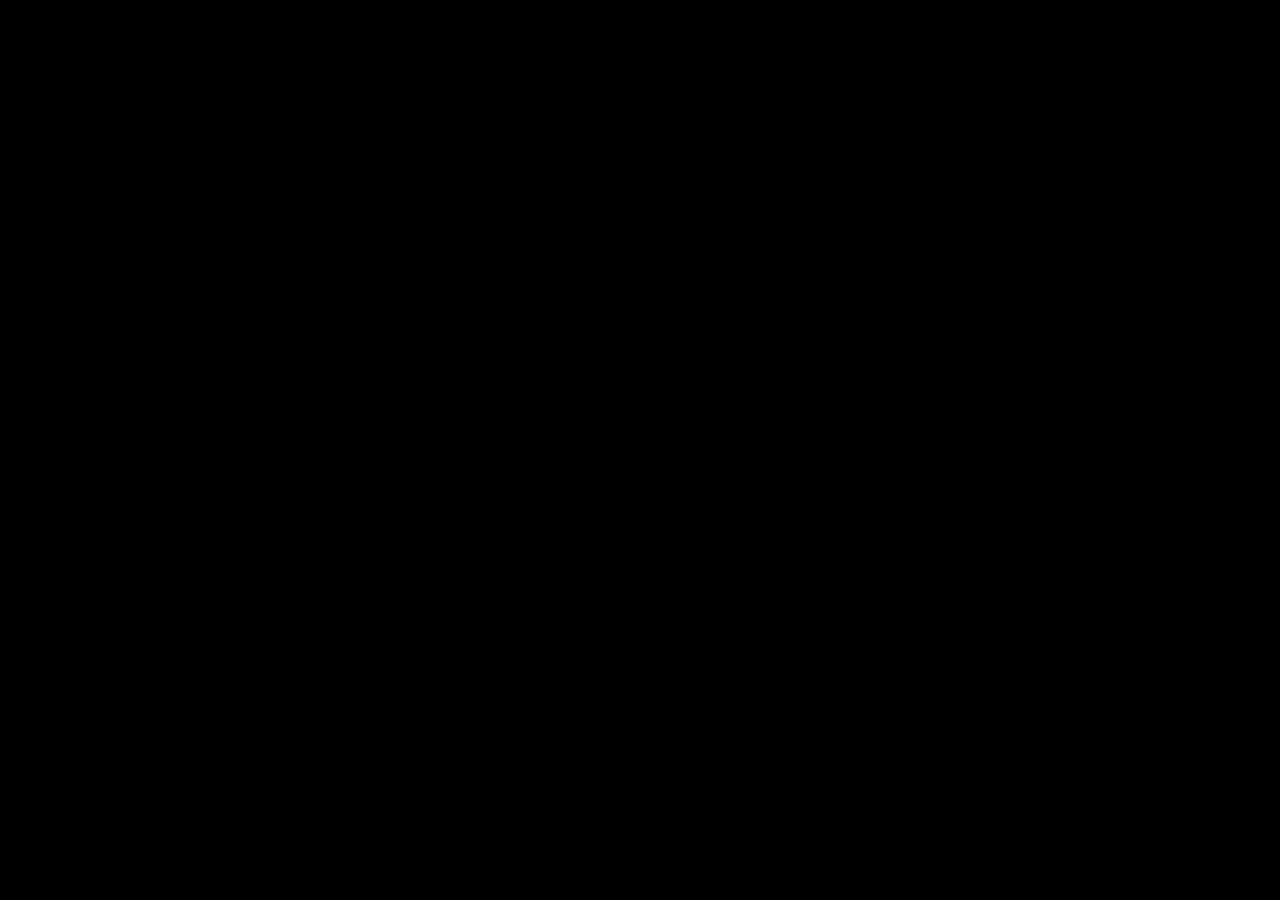
==== Mobile ui/index.html @ 8ab9dd07 "updated mobile file" ====
<!DOCTYPE html>
<html lang="en">
<head>
    <meta charset="UTF-8">
    <meta name="viewport" content="width=device-width, initial-scale=1.0">
    <title>Document</title>
    <link rel="stylesheet" href="style.css">
</head>
<body>
    <header>
        <div class="home-icon">

        </div>
        <div class="heading">
            <p>Listening</p>

        </div>
    </header>

    <main>
        <div class="gif">

        </div>
        <div class="response">

        </div>
        <div class="voice-icon">


        </div>
    </main>
    
</body>
</html>
---- Mobile ui/style.css ----
*{
    background-color: black;
}
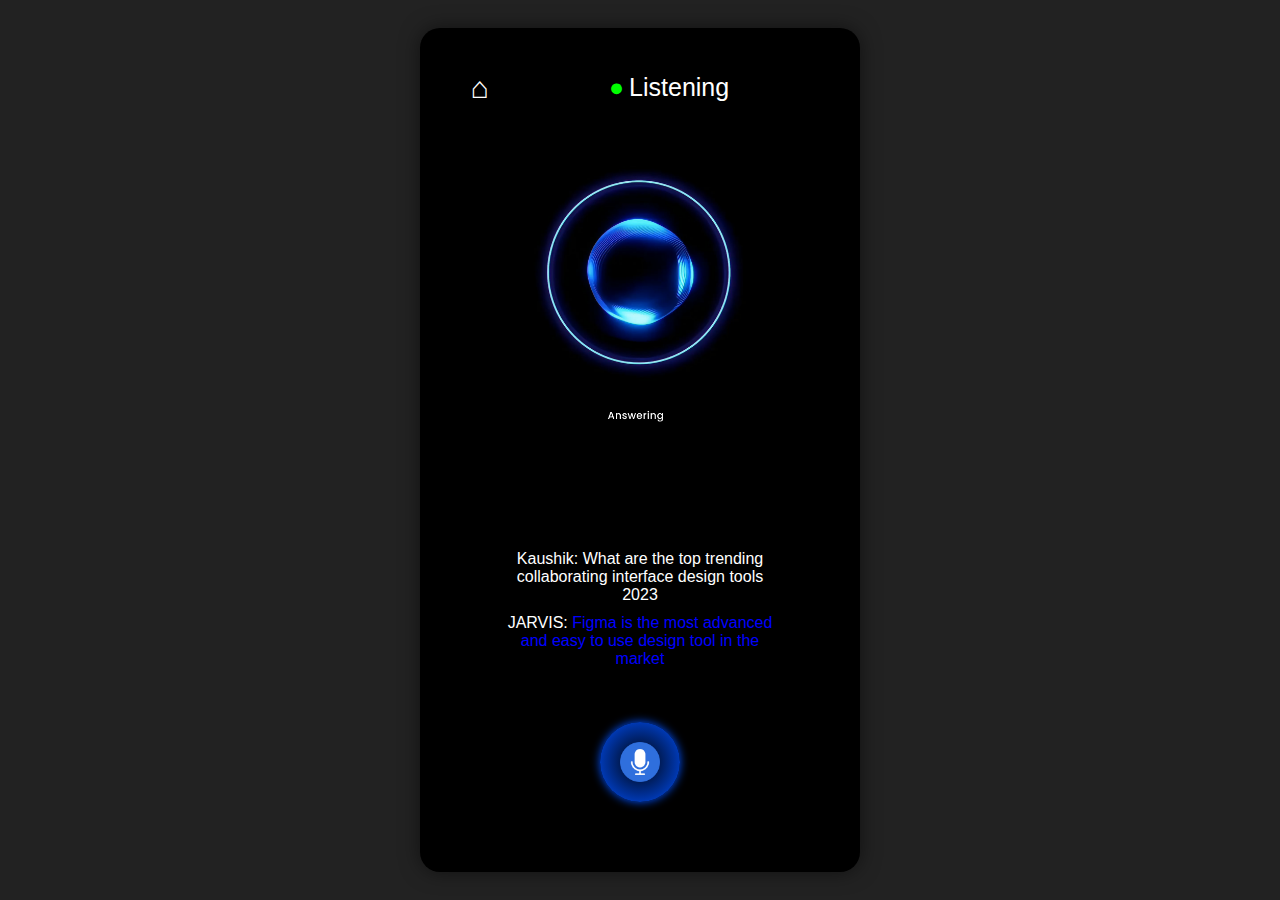
==== commit 85b67159: "update mobile css and index file html" ====
--- a/Mobile ui/index.html
+++ b/Mobile ui/index.html
@@ -3,32 +3,25 @@
 <head>
     <meta charset="UTF-8">
     <meta name="viewport" content="width=device-width, initial-scale=1.0">
-    <title>Document</title>
+    <title>Voice Assistant Interface</title>
     <link rel="stylesheet" href="style.css">
 </head>
 <body>
-    <header>
-        <div class="home-icon">
-
+    <div class="container">
+        <div class="header">
+            <div class="home-icon">&#x2302;</div>
+            <p class="status"><span class="status-dot">&#9679;</span> Listening</p>
         </div>
-        <div class="heading">
-            <p>Listening</p>
-
+        <div class="main-icon">
+            <img src="../assets/gui.png" alt="Main Icon">
         </div>
-    </header>
-
-    <main>
-        <div class="gif">
-
+        <div class="conversation">
+            <p>Kaushik: What are the top trending collaborating interface design tools 2023</p>
+            <p class="response">JARVIS: <span>Figma is the most advanced and easy to use design tool in the market</span></p>
         </div>
-        <div class="response">
-
+        <div class="microphone-icon">
+            <img src="../assets/mic.png" alt="Microphone Icon">
         </div>
-        <div class="voice-icon">
-
-
-        </div>
-    </main>
-    
+    </div>
 </body>
 </html>--- a/Mobile ui/style.css
+++ b/Mobile ui/style.css
@@ -1,3 +1,103 @@
-*{
-    background-color: black;
+body {
+    margin: 0;
+    display: flex;
+    justify-content: center;
+    align-items: center;
+    height: 100vh;
+    background-color: #222;
+    color: #fff;
+    font-family: Arial, sans-serif;
+}
+
+.container {
+    width: 100%;
+    max-width: 400px;
+    border-radius: 20px;
+    background-color: #000;
+    padding: 20px;
+    box-shadow: 0 0 20px rgba(0, 0, 0, 0.5);
+    text-align: center;
+    position: relative;
+    display: flex;
+    flex-direction: column;
+    align-items: center;
+}
+
+.header {
+    display: flex;
+    justify-content: flex-start;
+    align-items: center;
+    gap : 120px;
+    
+}
+
+.home-icon {
+    font-size: 30px;
+    margin-left: 20px;
+    
+}
+
+.status {
+    font-size: 25px;
+    display: flex;
+    align-items: center;
+    margin-right: 100px;
+    
+}
+
+.status-dot {
+    color: #0f0;
+    margin-right: 5px;
+}
+
+.main-icon img {
+    width: 80%;
+    margin: 20px 0;
+    border-radius: 50%;
+}
+
+.conversation {
+   
+    margin-top: 50px;
+    display: flex;
+    flex-direction: column;
+    align-items: center;
+    justify-content: center;
+    
+    
+    height: 25vh;
+    width: 70%;
+
+}
+
+.conversation p {
+    margin: 5px 0;
+}
+
+.response span {
+    color: #00f;
+}
+
+.microphone-icon {
+    
+   
+    bottom: 20px;
+    left: 50%;
+    transform: translateX(-50%);
+    width: 80px;
+    height: 80px;
+    border-radius: 50%;
+    background: radial-gradient(circle, #000, #0051ff);
+    display: flex;
+    align-items: center;
+    justify-content: center;
+    box-shadow: 0 0 10px #0051ff;
+    margin-left: 80px;
+    margin-bottom: 50px;
+    
+}
+
+.microphone-icon img {
+    width: 50%;
+    
 }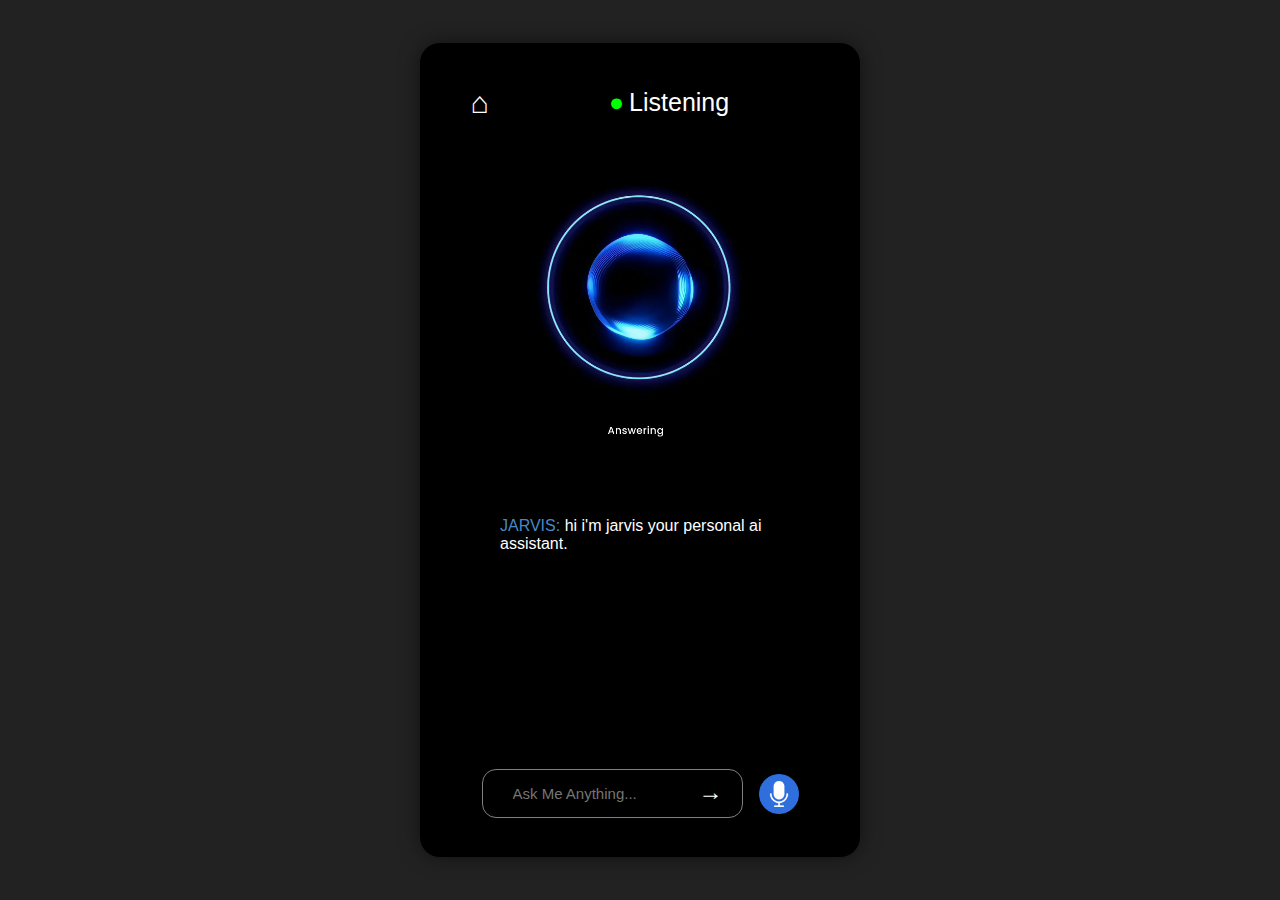
==== commit a2ec8c76: "mobile done" ====
--- a/Mobile ui/index.html
+++ b/Mobile ui/index.html
@@ -15,13 +15,19 @@
         <div class="main-icon">
             <img src="../assets/gui.png" alt="Main Icon">
         </div>
-        <div class="conversation">
-            <p>Kaushik: What are the top trending collaborating interface design tools 2023</p>
-            <p class="response">JARVIS: <span>Figma is the most advanced and easy to use design tool in the market</span></p>
+        <div class="conversation chats">
+            <p><span id="jarvis">JARVIS: </span> hi i'm jarvis your personal ai assistant.</p>
+
         </div>
         <div class="microphone-icon">
-            <img src="../assets/mic.png" alt="Microphone Icon">
+            <div class="ask">
+                <input id="askAi" placeholder="Ask Me Anything..." type="text" value="">
+                <button >→</button>
+                <img src="../assets/mic.png" alt="Microphone Icon">
+            </div>
         </div>
     </div>
+    
 </body>
+<script src="./script.js"></script>
 </html>--- a/Mobile ui/style.css
+++ b/Mobile ui/style.css
@@ -59,7 +59,8 @@
 .conversation {
    
     margin-top: 50px;
-    display: flex;
+    /* display: flex; */
+    text-align: left;
     flex-direction: column;
     align-items: center;
     justify-content: center;
@@ -81,23 +82,82 @@
 .microphone-icon {
     
    
-    bottom: 20px;
+    bottom: 0px;
     left: 50%;
     transform: translateX(-50%);
     width: 80px;
     height: 80px;
     border-radius: 50%;
-    background: radial-gradient(circle, #000, #0051ff);
+    /* background: radial-gradient(circle, #000, #0051ff); */
     display: flex;
     align-items: center;
     justify-content: center;
-    box-shadow: 0 0 10px #0051ff;
+    /* box-shadow: 0 0 10px #0051ff; */
     margin-left: 80px;
-    margin-bottom: 50px;
+    margin-bottom: 20px;
     
 }
 
-.microphone-icon img {
+.chats{
+    overflow: auto;
+    /* background-color: red; */
+
+}
+.chats::-webkit-scrollbar{
+    display: none;
+}
+
+.chats p{
+    margin-bottom: 2px;
+}
+
+#user{
+    color:rgb(76, 156, 76);
+}
+#jarvis{
+    color: rgb(70, 138, 197);
+}
+
+/* .microphone-icon img {
     width: 50%;
     
+} */
+
+button{
+    border: none;
+    font-size: 24px;
+    background-color: transparent;
+    color: white;
+    margin-left: -50px;
+    margin-top: 8px;
+    cursor: pointer;
+}
+
+.ask{
+    
+    display: flex;
+    justify-content:center;
+    align-items: start;
+    height: 20%;
+
+}
+
+
+#askAi{
+    
+    padding: 15px 30px;
+    background-color: transparent;
+    border: 1px solid gray;
+    border-radius: 14px;
+    font-size: 15px;
+    outline: none;
+    /* width: 100%; */
+    color: rgba(255, 255, 255, 0.74);
+}
+
+
+.ask img{
+    width: 40px;
+    margin-left: 30px;
+    margin-top: 5px;
 }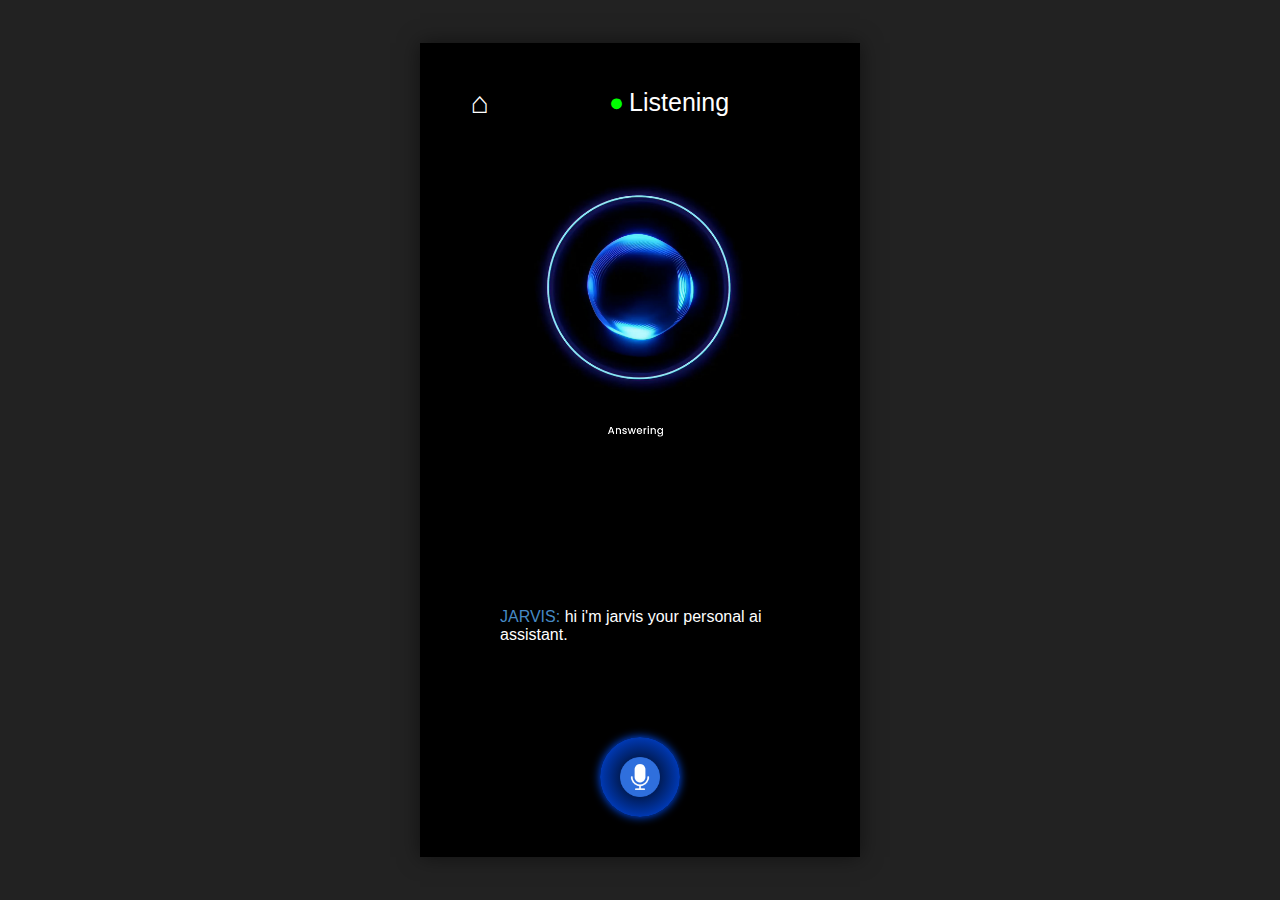
==== commit d4cad9cd: "updated" ====
--- a/Mobile ui/index.html
+++ b/Mobile ui/index.html
@@ -21,8 +21,8 @@
         </div>
         <div class="microphone-icon">
             <div class="ask">
-                <input id="askAi" placeholder="Ask Me Anything..." type="text" value="">
-                <button >→</button>
+                <!-- <input id="askAi" placeholder="Ask Me Anything..." type="text" value="">
+                <button >→</button> -->
                 <img src="../assets/mic.png" alt="Microphone Icon">
             </div>
         </div>
--- a/Mobile ui/style.css
+++ b/Mobile ui/style.css
@@ -12,7 +12,7 @@
 .container {
     width: 100%;
     max-width: 400px;
-    border-radius: 20px;
+   
     background-color: #000;
     padding: 20px;
     box-shadow: 0 0 20px rgba(0, 0, 0, 0.5);
@@ -59,7 +59,7 @@
 .conversation {
    
     margin-top: 50px;
-    /* display: flex; */
+    display: flex;
     text-align: left;
     flex-direction: column;
     align-items: center;
@@ -88,11 +88,11 @@
     width: 80px;
     height: 80px;
     border-radius: 50%;
-    /* background: radial-gradient(circle, #000, #0051ff); */
+    background: radial-gradient(circle, #000, #0051ff);
     display: flex;
     align-items: center;
     justify-content: center;
-    /* box-shadow: 0 0 10px #0051ff; */
+    box-shadow: 0 0 10px #0051ff;
     margin-left: 80px;
     margin-bottom: 20px;
     
@@ -118,10 +118,10 @@
     color: rgb(70, 138, 197);
 }
 
-/* .microphone-icon img {
+.microphone-icon img {
     width: 50%;
     
-} */
+}
 
 button{
     border: none;
@@ -138,26 +138,21 @@
     display: flex;
     justify-content:center;
     align-items: start;
-    height: 20%;
+    height: 50%;
 
 }
 
 
 #askAi{
     
-    padding: 15px 30px;
+  
     background-color: transparent;
     border: 1px solid gray;
     border-radius: 14px;
     font-size: 15px;
     outline: none;
-    /* width: 100%; */
+    width: 100%;
     color: rgba(255, 255, 255, 0.74);
 }
 
 
-.ask img{
-    width: 40px;
-    margin-left: 30px;
-    margin-top: 5px;
-}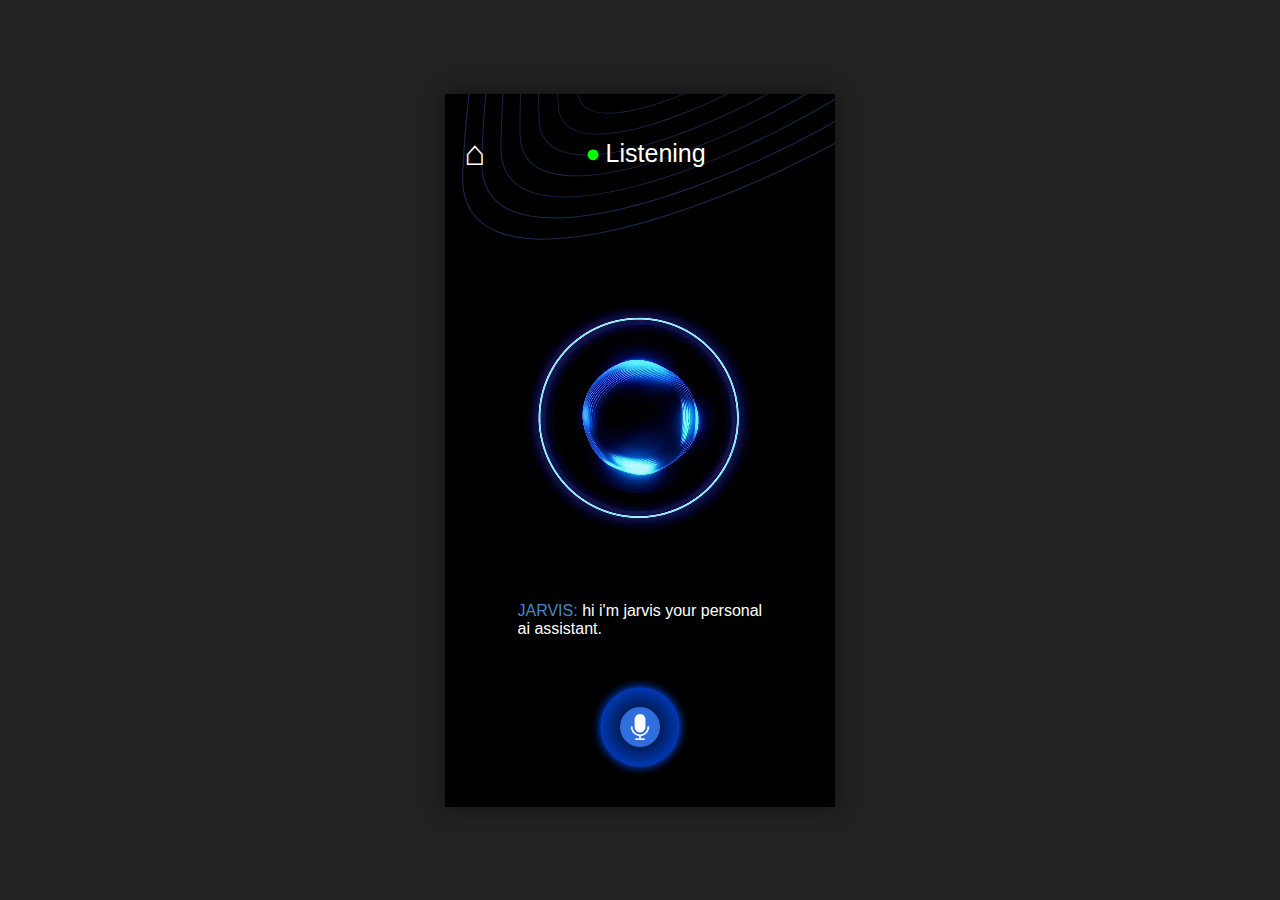
==== commit 98469f3e: "updated vedio in mobile index file" ====
--- a/Mobile ui/index.html
+++ b/Mobile ui/index.html
@@ -13,7 +13,9 @@
             <p class="status"><span class="status-dot">&#9679;</span> Listening</p>
         </div>
         <div class="main-icon">
-            <img src="../assets/gui.png" alt="Main Icon">
+            <video src="../assets/mp4-vmake.mp4"></video>
+            
+            
         </div>
         <div class="conversation chats">
             <p><span id="jarvis">JARVIS: </span> hi i'm jarvis your personal ai assistant.</p>
--- a/Mobile ui/style.css
+++ b/Mobile ui/style.css
@@ -11,7 +11,7 @@
 
 .container {
     width: 100%;
-    max-width: 400px;
+    max-width: 350px;
    
     background-color: #000;
     padding: 20px;
@@ -21,18 +21,20 @@
     display: flex;
     flex-direction: column;
     align-items: center;
+    background-image: url('../assets/mobile1stupper.svg');
+    background-repeat: no-repeat;
 }
 
 .header {
     display: flex;
     justify-content: flex-start;
     align-items: center;
-    gap : 120px;
+    gap : 100px;
     
 }
 
 .home-icon {
-    font-size: 30px;
+    font-size: 35px;
     margin-left: 20px;
     
 }
@@ -41,7 +43,7 @@
     font-size: 25px;
     display: flex;
     align-items: center;
-    margin-right: 100px;
+    margin-right: 130px;
     
 }
 
@@ -50,23 +52,28 @@
     margin-right: 5px;
 }
 
-.main-icon img {
-    width: 80%;
-    margin: 20px 0;
-    border-radius: 50%;
+.main-icon video {
+   
+    width: 100%; 
+    height: auto;
+    
+    
+   
+}
+
+.main-icon{
+    margin-top: 50px;
+    
 }
 
 .conversation {
-   
-    margin-top: 50px;
     display: flex;
     text-align: left;
     flex-direction: column;
     align-items: center;
-    justify-content: center;
     
     
-    height: 25vh;
+    height: 10vh;
     width: 70%;
 
 }
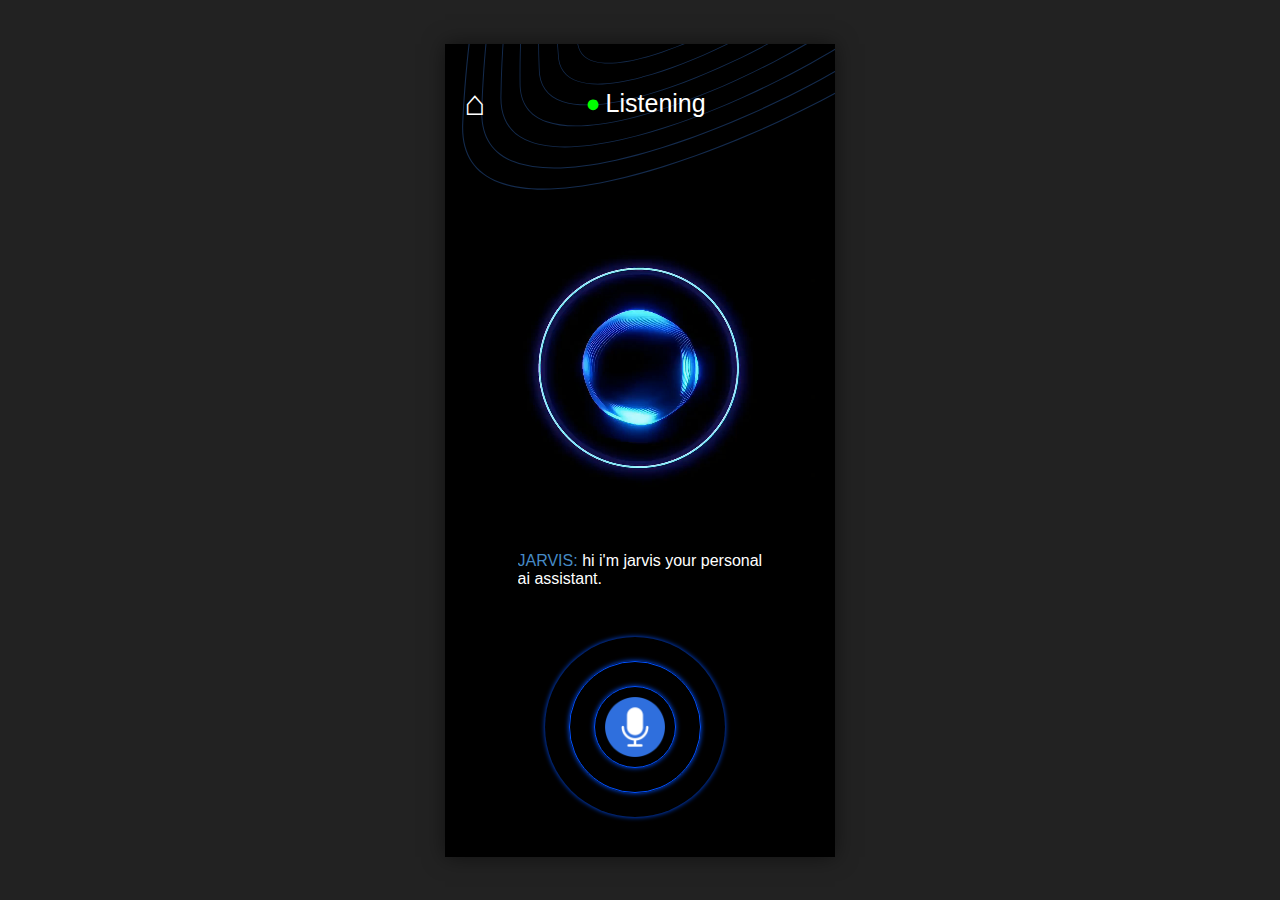
==== commit 1ed86ae0: "circles" ====
--- a/Mobile ui/index.html
+++ b/Mobile ui/index.html
@@ -22,11 +22,19 @@
 
         </div>
         <div class="microphone-icon">
-            <div class="ask">
-                <!-- <input id="askAi" placeholder="Ask Me Anything..." type="text" value="">
-                <button >→</button> -->
-                <img src="../assets/mic.png" alt="Microphone Icon">
+            <div class="micro2">
+                <div class="micro3">
+                    <div class="ask">
+                        <!-- <input id="askAi" placeholder="Ask Me Anything..." type="text" value="">
+                        <button >→</button> -->
+                        <img src="../assets/mic.png" alt="Microphone Icon">
+                    </div>
+                
+                </div>
+
             </div>
+           
+            
         </div>
     </div>
     
--- a/Mobile ui/style.css
+++ b/Mobile ui/style.css
@@ -23,6 +23,7 @@
     align-items: center;
     background-image: url('../assets/mobile1stupper.svg');
     background-repeat: no-repeat;
+    justify-content: center;
 }
 
 .header {
@@ -90,19 +91,50 @@
     
    
     bottom: 0px;
-    left: 50%;
     transform: translateX(-50%);
+    width: 180px;
+    height: 180px;
+    border-radius: 50%;
+    
+    display: flex;
+    align-items: center;
+    justify-content: center;
+    box-shadow: 0 0 5px #0051ff;
+
+    margin-bottom: 20px;
+    margin-left: 170px;
+
+    
+    
+    
+}
+
+.micro2{
+
+    
+    border: #0051ff 1px solid;
+    height: 130px;
+    width: 130px;
+    border-radius: 50%;
+    display: flex;
+    align-items: center;
+    justify-content: center;
+    box-shadow: 0 0 5px #0051ff;
+   
+
+}
+
+.micro3{
+
+    border: #0051ff 1px solid;
+    height: 80px;
     width: 80px;
-    height: 80px;
     border-radius: 50%;
-    background: radial-gradient(circle, #000, #0051ff);
-    display: flex;
-    align-items: center;
-    justify-content: center;
-    box-shadow: 0 0 10px #0051ff;
-    margin-left: 80px;
-    margin-bottom: 20px;
-    
+    display: flex;
+    align-items: center;
+    justify-content: center;
+    box-shadow: 0 0 5px #0051ff;
+
 }
 
 .chats{
@@ -123,10 +155,13 @@
 }
 #jarvis{
     color: rgb(70, 138, 197);
+    
 }
 
 .microphone-icon img {
-    width: 50%;
+    width: 60px; 
+    height: 60px;
+    
     
 }
 
@@ -144,8 +179,9 @@
     
     display: flex;
     justify-content:center;
-    align-items: start;
+    align-items: center;
     height: 50%;
+    
 
 }
 
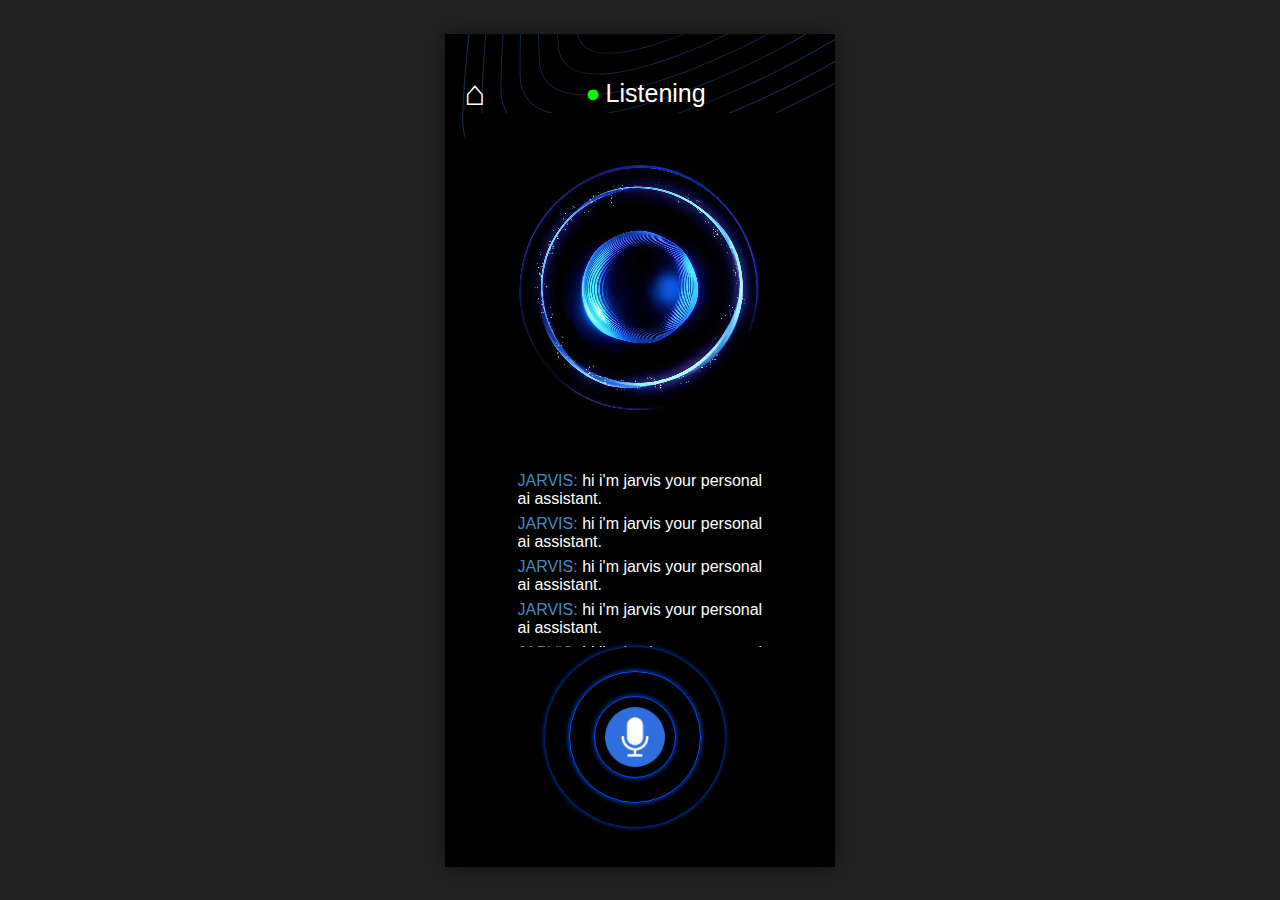
==== commit 046351a4: "." ====
--- a/Mobile ui/index.html
+++ b/Mobile ui/index.html
@@ -13,11 +13,16 @@
             <p class="status"><span class="status-dot">&#9679;</span> Listening</p>
         </div>
         <div class="main-icon">
-            <video src="../assets/mp4-vmake.mp4"></video>
+            <video loop autoplay muted src="../assets/mp4-vmake.mp4"></video>
             
             
         </div>
         <div class="conversation chats">
+            <p><span id="jarvis">JARVIS: </span> hi i'm jarvis your personal ai assistant.</p>
+            <p><span id="jarvis">JARVIS: </span> hi i'm jarvis your personal ai assistant.</p>
+            <p><span id="jarvis">JARVIS: </span> hi i'm jarvis your personal ai assistant.</p>
+            <p><span id="jarvis">JARVIS: </span> hi i'm jarvis your personal ai assistant.</p>
+            <p><span id="jarvis">JARVIS: </span> hi i'm jarvis your personal ai assistant.</p>
             <p><span id="jarvis">JARVIS: </span> hi i'm jarvis your personal ai assistant.</p>
 
         </div>
@@ -39,5 +44,4 @@
     </div>
     
 </body>
-<script src="./script.js"></script>
 </html>--- a/Mobile ui/style.css
+++ b/Mobile ui/style.css
@@ -54,9 +54,10 @@
 }
 
 .main-icon video {
-   
+    margin-top: -70px;
     width: 100%; 
-    height: auto;
+    /* height: 50%; */
+
     
     
    
@@ -72,9 +73,7 @@
     text-align: left;
     flex-direction: column;
     align-items: center;
-    
-    
-    height: 10vh;
+    height: 20vh;
     width: 70%;
 
 }
